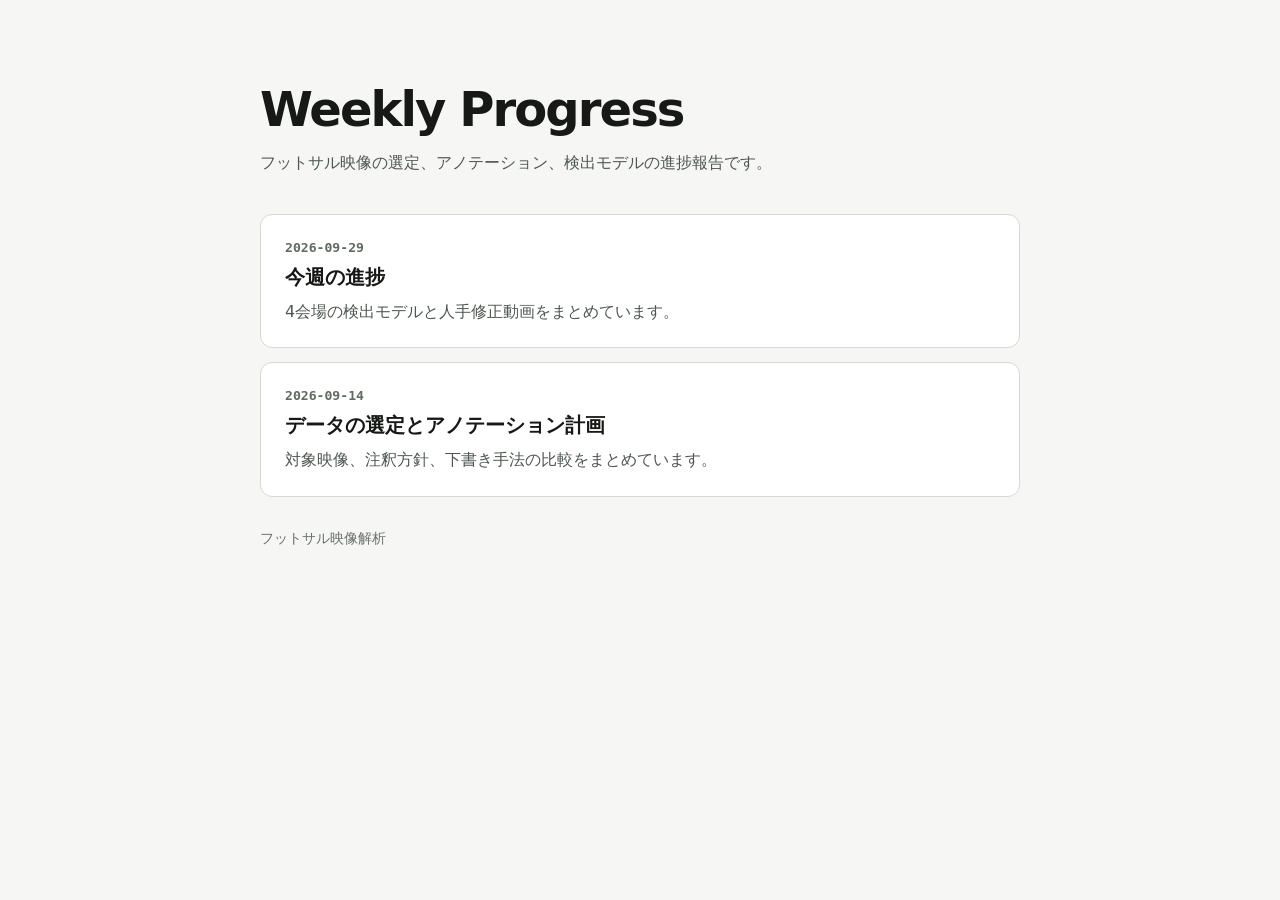
==== index.html @ f9684ea5 "Add dated reports and index to weekly progress" ====
<!doctype html>
<html lang="ja">
<head>
<meta charset="utf-8">
<meta name="viewport" content="width=device-width, initial-scale=1">
<meta name="description" content="フットサル映像の選定、アノテーション、検出モデルの進捗報告。">
<title>Weekly Progress | Futsal AI</title>
<style>
:root { color-scheme: light; font-family: system-ui, -apple-system, "Noto Sans JP", sans-serif; color: #171916; background: #f6f7f4; }
* { box-sizing: border-box; }
body { margin: 0; }
main { width: min(760px, calc(100% - 32px)); margin: 9vh auto; }
h1 { margin: 0 0 12px; font-size: clamp(2rem, 6vw, 3rem); letter-spacing: -.04em; }
.lede { color: #4e5750; line-height: 1.8; margin: 0 0 36px; }
section { display: grid; gap: 14px; }
a.card { display: block; padding: 22px 24px; border: 1px solid #d4d9d2; border-radius: 12px; background: #fff; color: inherit; text-decoration: none; transition: border-color .15s, transform .15s; }
a.card:hover { border-color: #2774b8; transform: translateY(-2px); }
.date { color: #5f6a61; font: 600 .82rem ui-monospace, monospace; }
h2 { margin: 8px 0; font-size: 1.25rem; }
.description { color: #4e5750; line-height: 1.65; margin: 0; }
footer { margin-top: 32px; color: #68716a; font-size: .88rem; }
</style>
</head>
<body>
<main>
  <h1>Weekly Progress</h1>
  <p class="lede">フットサル映像の選定、アノテーション、検出モデルの進捗報告です。</p>
  <section aria-label="報告一覧">
    <a class="card" href="./20260929-weekly-annotation-progress.html">
      <span class="date">2026-09-29</span>
      <h2>今週の進捗</h2>
      <p class="description">4会場の検出モデルと人手修正動画をまとめています。</p>
    </a>
    <a class="card" href="./20260914-data-selection-annotation-plan.html">
      <span class="date">2026-09-14</span>
      <h2>データの選定とアノテーション計画</h2>
      <p class="description">対象映像、注釈方針、下書き手法の比較をまとめています。</p>
    </a>
  </section>
  <footer>フットサル映像解析</footer>
</main>
</body>
</html>
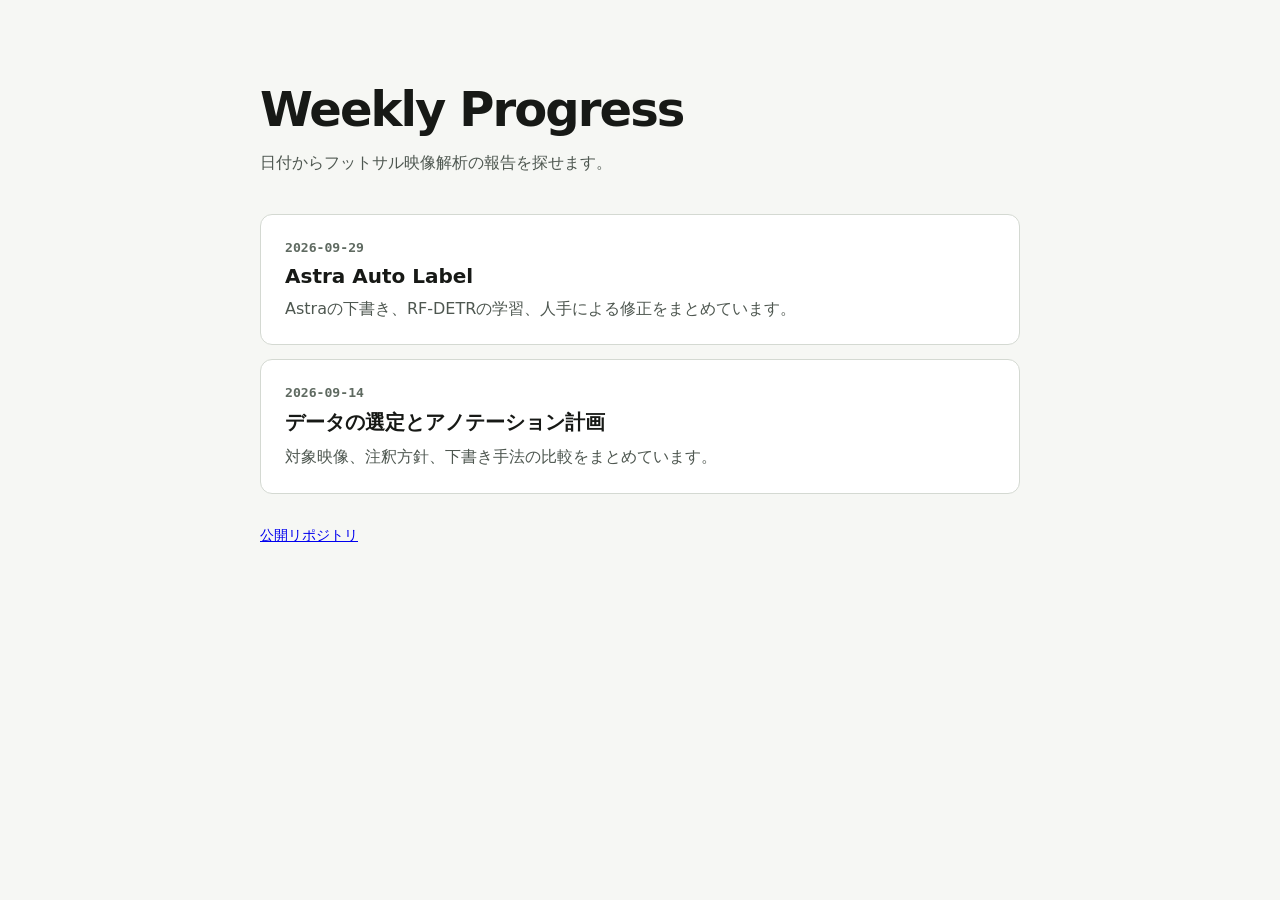
==== commit 44fd84a2: "Rename latest report to Astra Auto Label" ====
--- a/index.html
+++ b/index.html
@@ -3,8 +3,8 @@
 <head>
 <meta charset="utf-8">
 <meta name="viewport" content="width=device-width, initial-scale=1">
-<meta name="description" content="フットサル映像の選定、アノテーション、検出モデルの進捗報告。">
-<title>Weekly Progress | Futsal AI</title>
+<meta name="description" content="フットサル映像解析の報告を日付別に掲載しています。">
+<title>Futsal AI Reports</title>
 <style>
 :root { color-scheme: light; font-family: system-ui, -apple-system, "Noto Sans JP", sans-serif; color: #171916; background: #f6f7f4; }
 * { box-sizing: border-box; }
@@ -24,12 +24,12 @@
 <body>
 <main>
   <h1>Weekly Progress</h1>
-  <p class="lede">フットサル映像の選定、アノテーション、検出モデルの進捗報告です。</p>
+  <p class="lede">日付からフットサル映像解析の報告を探せます。</p>
   <section aria-label="報告一覧">
-    <a class="card" href="./20260929-weekly-annotation-progress.html">
+    <a class="card" href="./20260929-astra-auto-label.html">
       <span class="date">2026-09-29</span>
-      <h2>今週の進捗</h2>
-      <p class="description">4会場の検出モデルと人手修正動画をまとめています。</p>
+      <h2>Astra Auto Label</h2>
+      <p class="description">Astraの下書き、RF-DETRの学習、人手による修正をまとめています。</p>
     </a>
     <a class="card" href="./20260914-data-selection-annotation-plan.html">
       <span class="date">2026-09-14</span>
@@ -37,7 +37,7 @@
       <p class="description">対象映像、注釈方針、下書き手法の比較をまとめています。</p>
     </a>
   </section>
-  <footer>フットサル映像解析</footer>
+  <footer><a href="https://github.com/riku359/weekly-annotation-progress-20260929">公開リポジトリ</a></footer>
 </main>
 </body>
 </html>
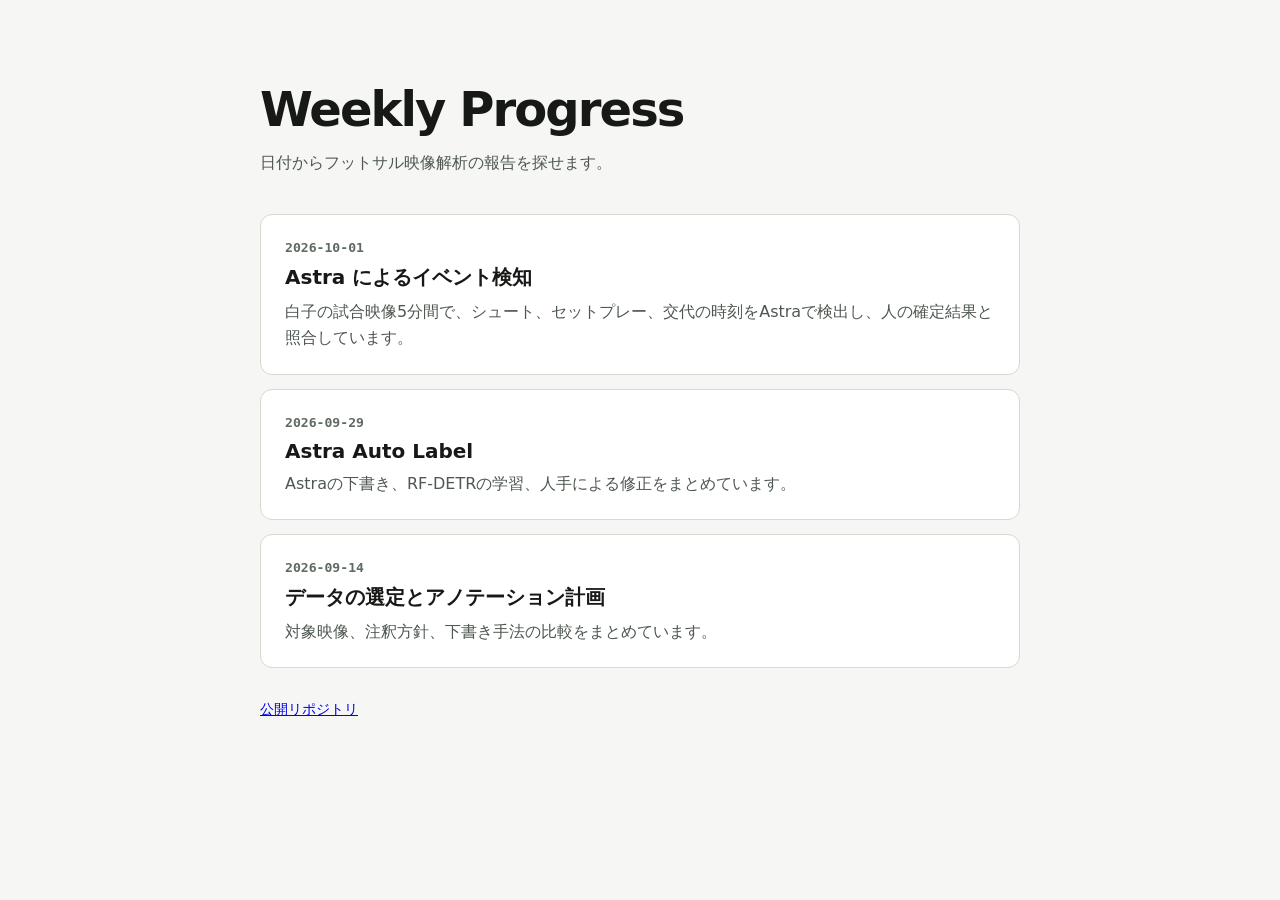
==== commit c45ac054: "Add 2026-10-01 report: Astra event spotting on Shirako Co-Authored-By: Claude Opus 5.5 (1M context) " ====
--- a/index.html
+++ b/index.html
@@ -26,18 +26,23 @@
   <h1>Weekly Progress</h1>
   <p class="lede">日付からフットサル映像解析の報告を探せます。</p>
   <section aria-label="報告一覧">
-    <a class="card" href="./20260929-astra-auto-label.html">
+    <a class="card" href="./20261001/">
+      <span class="date">2026-10-01</span>
+      <h2>Astra によるイベント検知</h2>
+      <p class="description">白子の試合映像5分間で、シュート、セットプレー、交代の時刻をAstraで検出し、人の確定結果と照合しています。</p>
+    </a>
+    <a class="card" href="./20260929/">
       <span class="date">2026-09-29</span>
       <h2>Astra Auto Label</h2>
       <p class="description">Astraの下書き、RF-DETRの学習、人手による修正をまとめています。</p>
     </a>
-    <a class="card" href="./20260914-data-selection-annotation-plan.html">
+    <a class="card" href="./20260914/">
       <span class="date">2026-09-14</span>
       <h2>データの選定とアノテーション計画</h2>
       <p class="description">対象映像、注釈方針、下書き手法の比較をまとめています。</p>
     </a>
   </section>
-  <footer><a href="https://github.com/riku359/weekly-annotation-progress-20260929">公開リポジトリ</a></footer>
+  <footer><a href="https://github.com/riku359/futsal_ai_weekly_progress">公開リポジトリ</a></footer>
 </main>
 </body>
 </html>
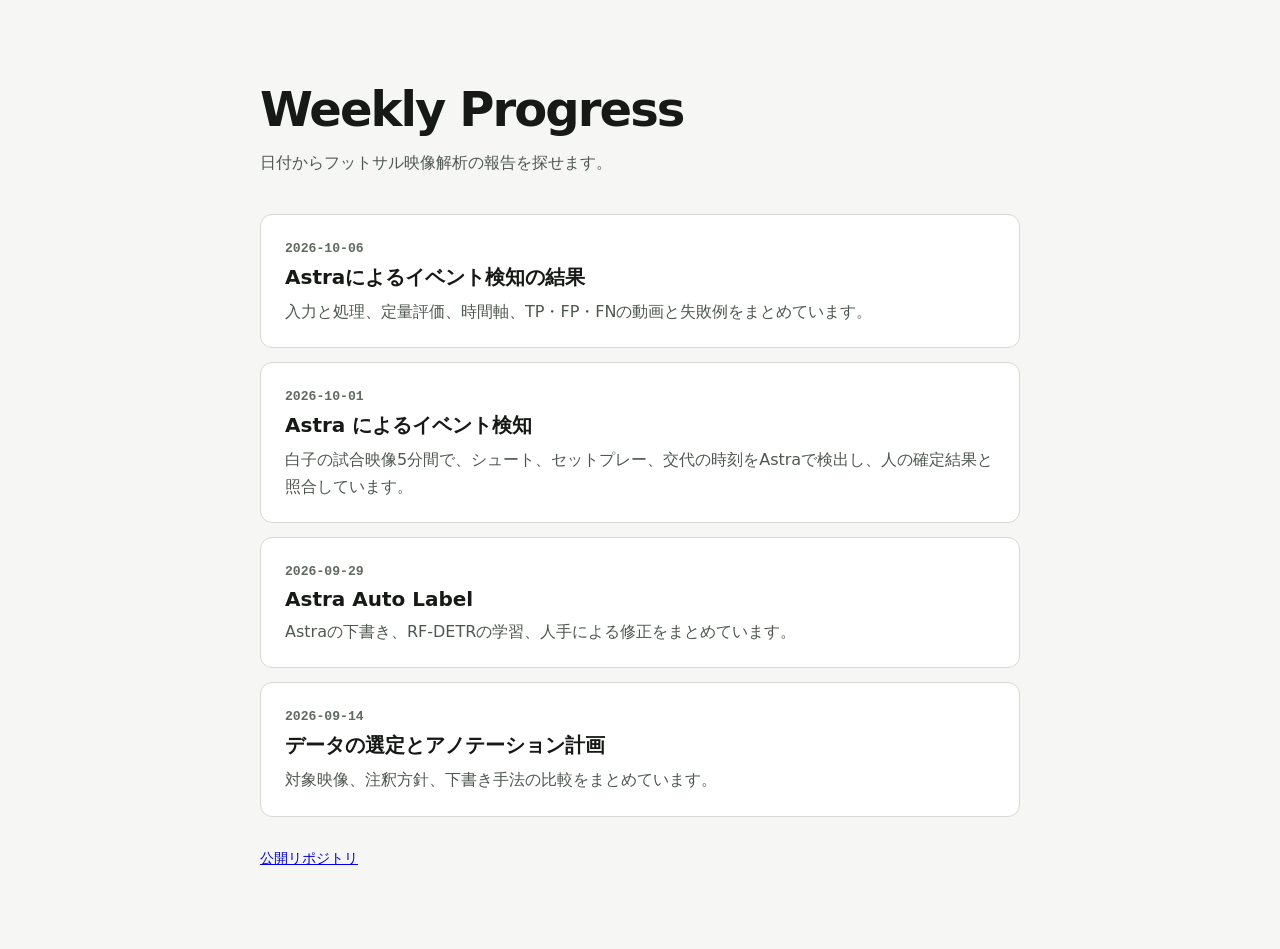
==== commit 325709b6: "10月6日のイベント検出の週次報告を掲載する" ====
--- a/index.html
+++ b/index.html
@@ -26,6 +26,11 @@
   <h1>Weekly Progress</h1>
   <p class="lede">日付からフットサル映像解析の報告を探せます。</p>
   <section aria-label="報告一覧">
+    <a class="card" href="./20261006/">
+      <span class="date">2026-10-06</span>
+      <h2>Astraによるイベント検知の結果</h2>
+      <p class="description">入力と処理、定量評価、時間軸、TP・FP・FNの動画と失敗例をまとめています。</p>
+    </a>
     <a class="card" href="./20261001/">
       <span class="date">2026-10-01</span>
       <h2>Astra によるイベント検知</h2>
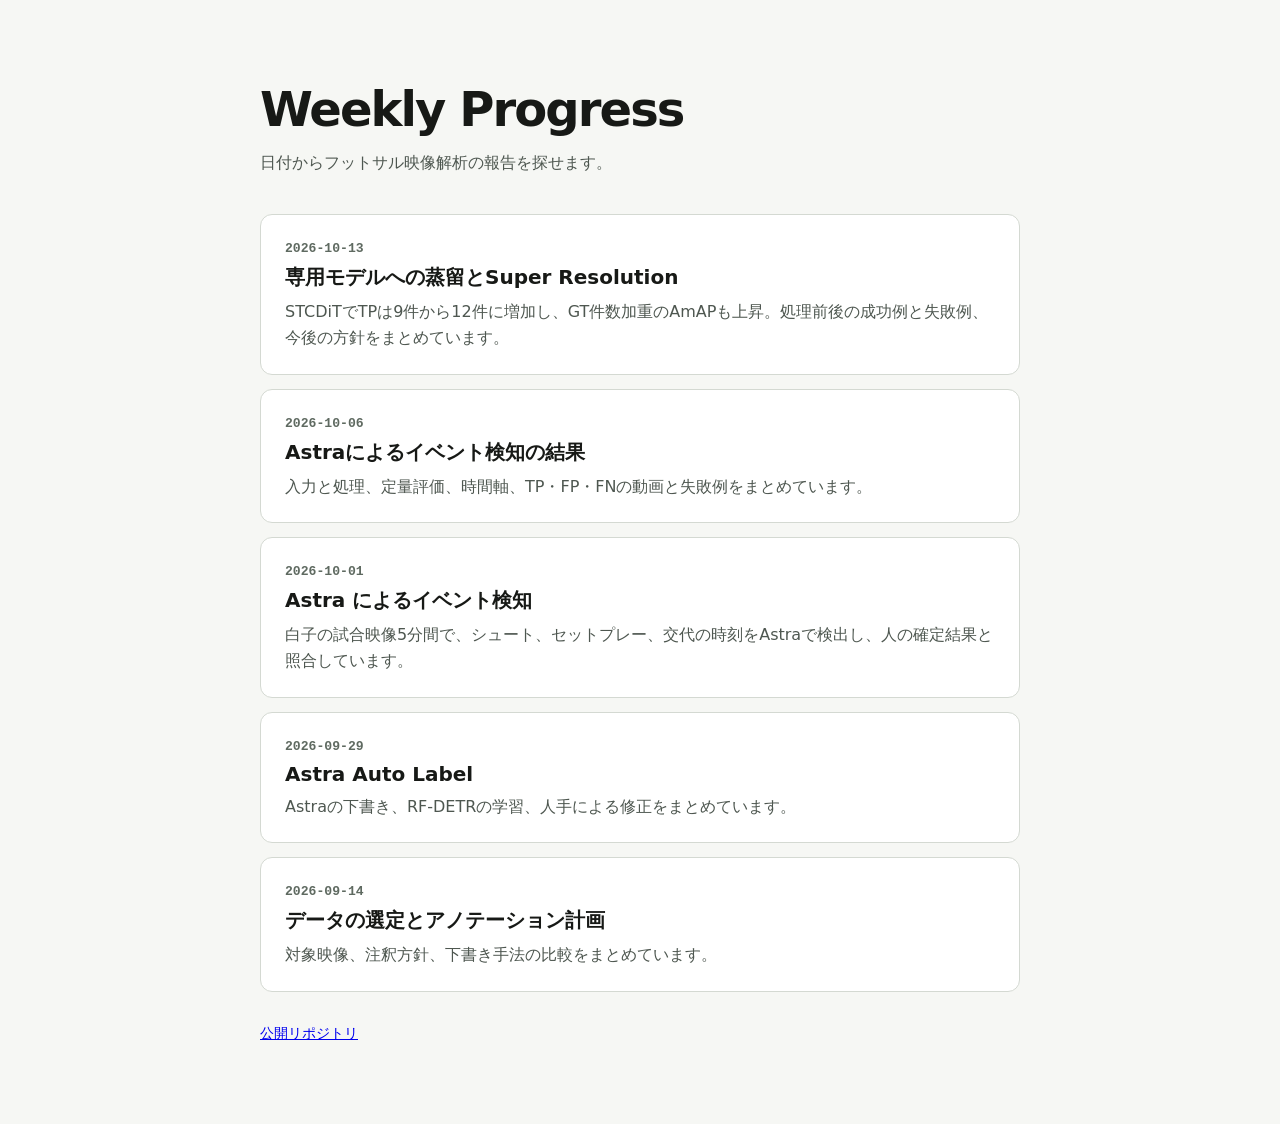
==== commit 7f4357da: "Add October 13 research progress report" ====
--- a/index.html
+++ b/index.html
@@ -26,6 +26,11 @@
   <h1>Weekly Progress</h1>
   <p class="lede">日付からフットサル映像解析の報告を探せます。</p>
   <section aria-label="報告一覧">
+    <a class="card" href="./20261013/">
+      <span class="date">2026-10-13</span>
+      <h2>専用モデルへの蒸留とSuper Resolution</h2>
+      <p class="description">STCDiTでTPは9件から12件に増加し、GT件数加重のAmAPも上昇。処理前後の成功例と失敗例、今後の方針をまとめています。</p>
+    </a>
     <a class="card" href="./20261006/">
       <span class="date">2026-10-06</span>
       <h2>Astraによるイベント検知の結果</h2>
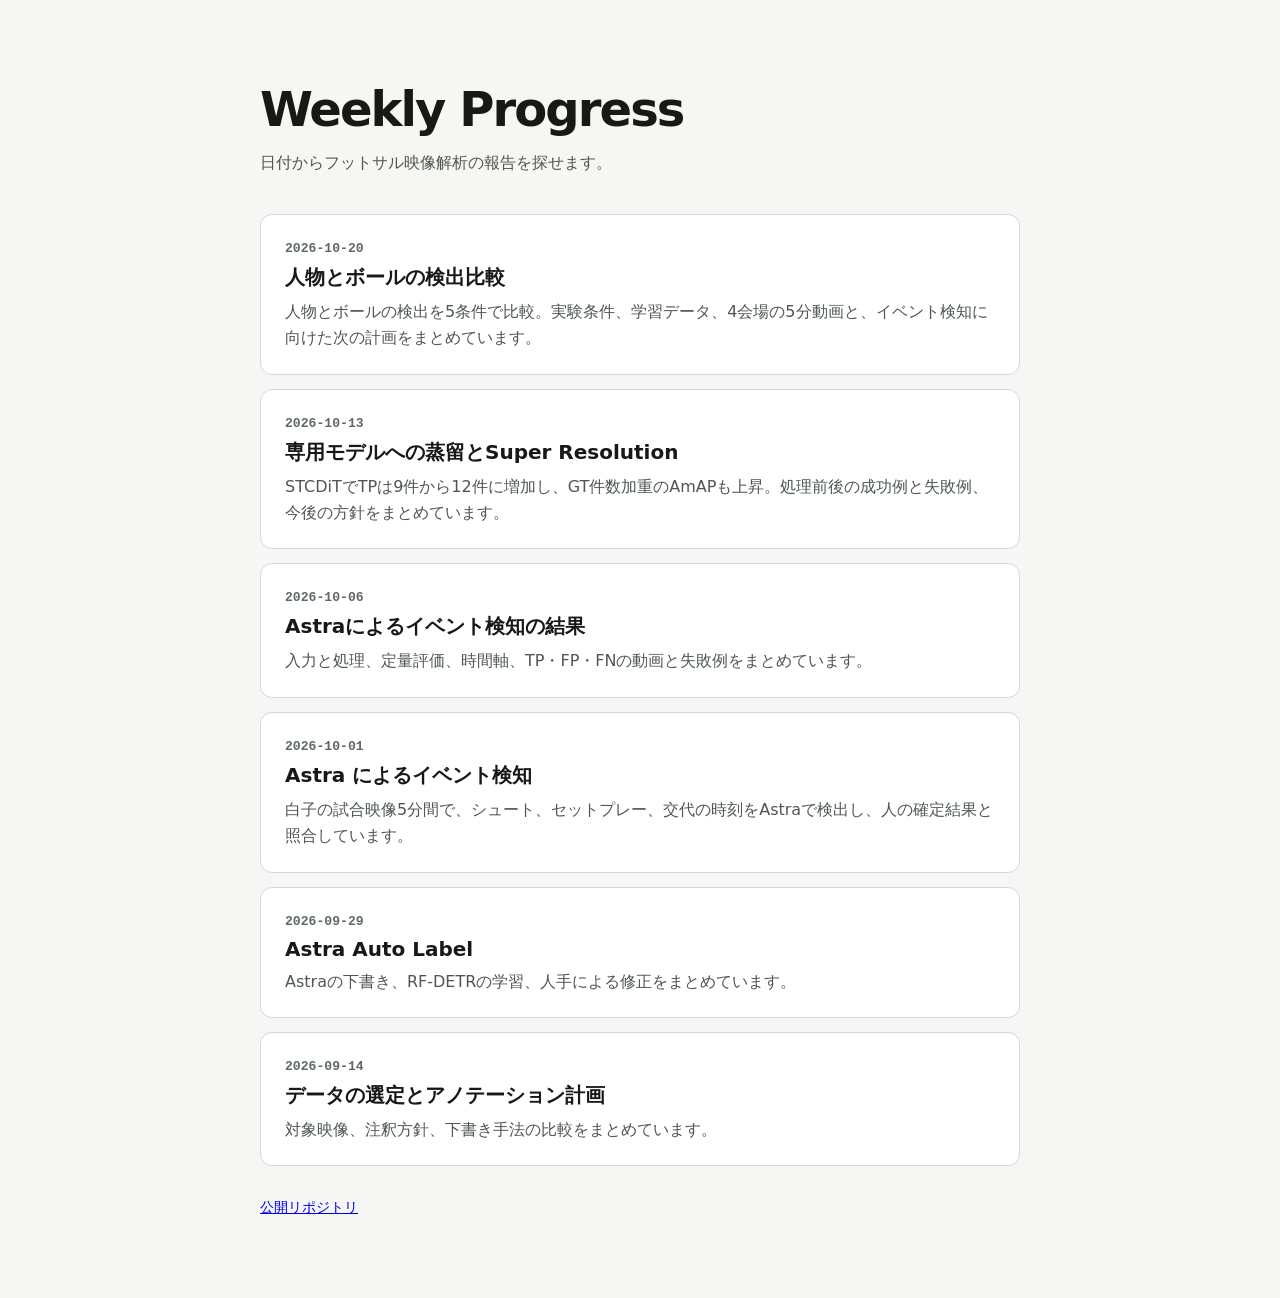
==== commit c24dd8c8: "Add October 20 weekly progress report and media" ====
--- a/index.html
+++ b/index.html
@@ -26,6 +26,11 @@
   <h1>Weekly Progress</h1>
   <p class="lede">日付からフットサル映像解析の報告を探せます。</p>
   <section aria-label="報告一覧">
+    <a class="card" href="./20261020/">
+      <span class="date">2026-10-20</span>
+      <h2>人物とボールの検出比較</h2>
+      <p class="description">人物とボールの検出を5条件で比較。実験条件、学習データ、4会場の5分動画と、イベント検知に向けた次の計画をまとめています。</p>
+    </a>
     <a class="card" href="./20261013/">
       <span class="date">2026-10-13</span>
       <h2>専用モデルへの蒸留とSuper Resolution</h2>
